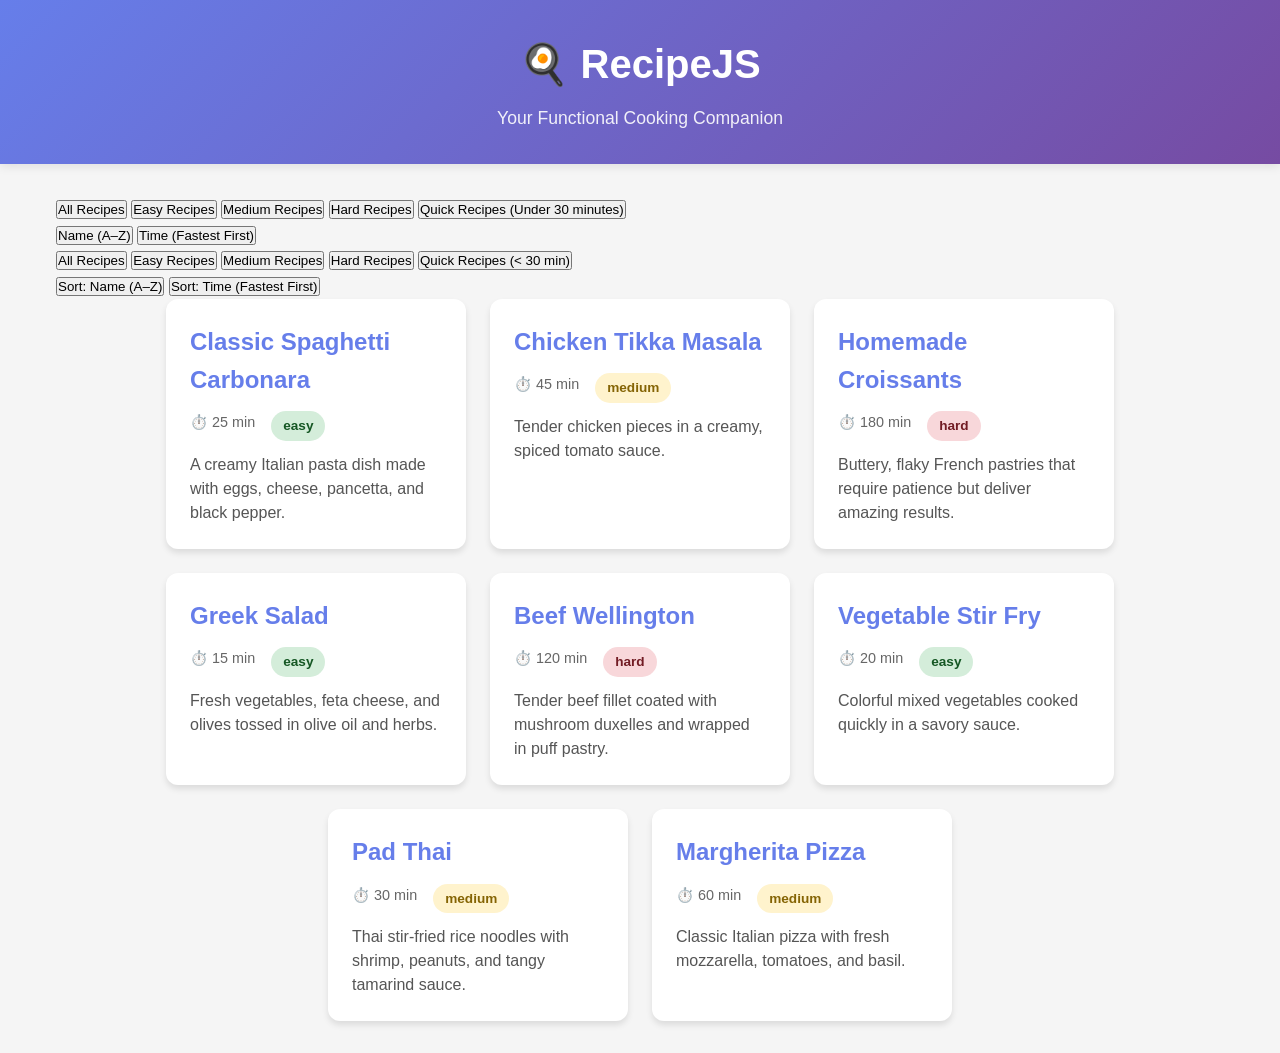
==== recepie/index.html @ 85cfcf27 "feat: add filter and sort functionality to recipe app - Implement filter buttons for recipe categori" ====
<!DOCTYPE html>
<html lang="en">
<head>
    <meta charset="UTF-8">
    <meta name="viewport" content="width=device-width, initial-scale=1.0">
    <title>RecipeJS - Your Functional Cooking Companion</title>
    <link rel="stylesheet" href="style.css">
</head>
<body>
    <header>
        <h1>🍳 RecipeJS</h1>
        <p>Your Functional Cooking Companion</p>
    </header>
    
    <main>
        <section class="controls">
            <div class="filters">
                <button data-filter="all">All Recipes</button>
                <button data-filter="easy">Easy Recipes</button>
                <button data-filter="medium">Medium Recipes</button>
                <button data-filter="hard">Hard Recipes</button>
                <button data-filter="quick">Quick Recipes (Under 30 minutes)</button>
            </div>
            <div class="sort">
                <button data-sort="name">Name (A–Z)</button>
                <button data-sort="time">Time (Fastest First)</button>
            </div>

            <div class="filters">
                <button data-filter="all">All Recipes</button>
                <button data-filter="easy">Easy Recipes</button>
                <button data-filter="medium">Medium Recipes</button>
                <button data-filter="hard">Hard Recipes</button>
                <button data-filter="quick">Quick Recipes (&lt; 30 min)</button>
            </div>
            <div class="sorters">
                <button data-sort="name">Sort: Name (A–Z)</button>
                <button data-sort="time">Sort: Time (Fastest First)</button>
            </div>
        </section>

        <div id="recipe-container">
            <!-- Recipe cards will be rendered here by JavaScript -->
        </div>
    </main>
    
    <script src="app.js"></script>
</body>
</html>
---- recepie/style.css ----
/* Reset and Base Styles */
* {
    margin: 0;
    padding: 0;
    box-sizing: border-box;
}

body {
    font-family: 'Segoe UI', Tahoma, Geneva, Verdana, sans-serif;
    background-color: #f5f5f5;
    color: #333;
    line-height: 1.6;
}

/* Header */
header {
    background: linear-gradient(135deg, #667eea 0%, #764ba2 100%);
    color: white;
    text-align: center;
    padding: 2rem 1rem;
    box-shadow: 0 2px 10px rgba(0,0,0,0.1);
}

header h1 {
    font-size: 2.5rem;
    margin-bottom: 0.5rem;
}

header p {
    font-size: 1.1rem;
    opacity: 0.9;
}

/* Main Container */
main {
    max-width: 1200px;
    margin: 2rem auto;
    padding: 0 1rem;
}

/* Recipe Container - Flexbox Grid */
#recipe-container {
    display: flex;
    flex-wrap: wrap;
    gap: 1.5rem;
    justify-content: center;
}

/* Recipe Card */
.recipe-card {
    background: white;
    border-radius: 12px;
    box-shadow: 0 4px 6px rgba(0,0,0,0.1);
    padding: 1.5rem;
    width: 300px;
    transition: transform 0.3s ease, box-shadow 0.3s ease;
}

/* Hover Effect */
.recipe-card:hover {
    transform: translateY(-5px);
    box-shadow: 0 8px 15px rgba(0,0,0,0.2);
}

/* Recipe Card Content */
.recipe-card h3 {
    color: #667eea;
    font-size: 1.5rem;
    margin-bottom: 0.5rem;
}

.recipe-meta {
    display: flex;
    gap: 1rem;
    margin: 0.75rem 0;
    font-size: 0.9rem;
    color: #666;
}

.recipe-card p {
    color: #555;
    line-height: 1.5;
}

/* Difficulty Badges */
.difficulty {
    padding: 0.25rem 0.75rem;
    border-radius: 20px;
    font-size: 0.85rem;
    font-weight: bold;
}

.difficulty.easy {
    background-color: #d4edda;
    color: #155724;
}

.difficulty.medium {
    background-color: #fff3cd;
    color: #856404;
}

.difficulty.hard {
    background-color: #f8d7da;
    color: #721c24;
}
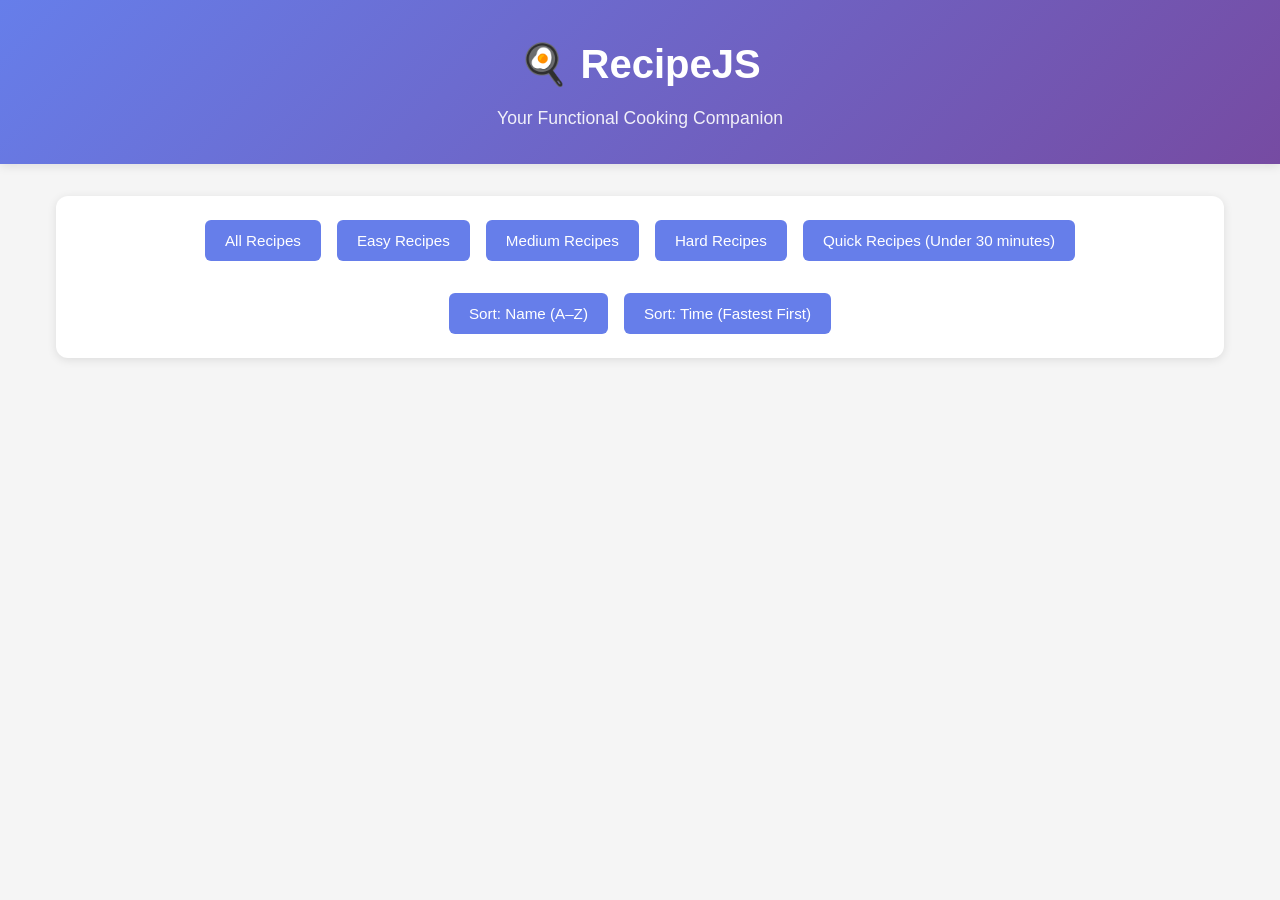
==== commit b767e9e1: "feat: add expandable cards, nested recipes, recursive rendering, and IIFE module structure FEATURES:" ====
--- a/recepie/index.html
+++ b/recepie/index.html
@@ -21,18 +21,6 @@
                 <button data-filter="hard">Hard Recipes</button>
                 <button data-filter="quick">Quick Recipes (Under 30 minutes)</button>
             </div>
-            <div class="sort">
-                <button data-sort="name">Name (A–Z)</button>
-                <button data-sort="time">Time (Fastest First)</button>
-            </div>
-
-            <div class="filters">
-                <button data-filter="all">All Recipes</button>
-                <button data-filter="easy">Easy Recipes</button>
-                <button data-filter="medium">Medium Recipes</button>
-                <button data-filter="hard">Hard Recipes</button>
-                <button data-filter="quick">Quick Recipes (&lt; 30 min)</button>
-            </div>
             <div class="sorters">
                 <button data-sort="name">Sort: Name (A–Z)</button>
                 <button data-sort="time">Sort: Time (Fastest First)</button>
--- a/recepie/style.css
+++ b/recepie/style.css
@@ -103,4 +103,209 @@
 .difficulty.hard {
     background-color: #f8d7da;
     color: #721c24;
+}
+
+/* Controls Section */
+.controls {
+    display: flex;
+    flex-wrap: wrap;
+    gap: 2rem;
+    justify-content: center;
+    margin-bottom: 2rem;
+    background: white;
+    padding: 1.5rem;
+    border-radius: 12px;
+    box-shadow: 0 2px 10px rgba(0,0,0,0.1);
+}
+
+.filters,
+.sorters {
+    display: flex;
+    flex-wrap: wrap;
+    gap: 1rem;
+    justify-content: center;
+}
+
+.controls button {
+    padding: 0.75rem 1.25rem;
+    background-color: #667eea;
+    color: white;
+    border: none;
+    border-radius: 6px;
+    cursor: pointer;
+    font-size: 0.95rem;
+    transition: background-color 0.3s ease, transform 0.2s ease;
+}
+
+.controls button:hover {
+    background-color: #764ba2;
+    transform: scale(1.05);
+}
+
+.controls button.active {
+    background-color: #764ba2;
+    box-shadow: 0 0 10px rgba(118, 75, 162, 0.5);
+}
+
+/* Expandable Card Buttons */
+.card-controls {
+    display: flex;
+    gap: 0.75rem;
+    margin-top: 1rem;
+}
+
+.btn-expand {
+    flex: 1;
+    padding: 0.6rem 1rem;
+    background-color: #667eea;
+    color: white;
+    border: none;
+    border-radius: 6px;
+    cursor: pointer;
+    font-size: 0.9rem;
+    transition: background-color 0.3s ease;
+}
+
+.btn-expand:hover {
+    background-color: #764ba2;
+}
+
+/* Recipe Card Sections */
+.card-header {
+    margin-bottom: 1rem;
+    border-bottom: 2px solid #eee;
+    padding-bottom: 0.75rem;
+}
+
+.description {
+    color: #555;
+    margin: 1rem 0;
+    font-size: 0.95rem;
+}
+
+/* Expandable Sections */
+.ingredients-section,
+.steps-section {
+    margin-top: 1.5rem;
+    max-height: 0;
+    overflow: hidden;
+    transition: max-height 0.3s ease;
+}
+
+.ingredients-section.expanded,
+.steps-section.expanded {
+    max-height: 1000px;
+}
+
+.ingredients-section h4,
+.steps-section h4 {
+    color: #667eea;
+    margin-bottom: 0.75rem;
+    font-size: 1.1rem;
+}
+
+.ingredients-list {
+    list-style: none;
+    padding-left: 1rem;
+}
+
+.ingredients-list li {
+    padding: 0.4rem 0;
+    color: #555;
+    border-left: 3px solid #667eea;
+    padding-left: 0.75rem;
+}
+
+.ingredients-list li::before {
+    content: "✓ ";
+    color: #667eea;
+    font-weight: bold;
+    margin-right: 0.5rem;
+}
+
+/* Steps Styling */
+.steps-list {
+    list-style: none;
+    padding-left: 0;
+}
+
+.step-item {
+    display: flex;
+    gap: 0.75rem;
+    padding: 0.5rem 0;
+    color: #555;
+}
+
+.step-number {
+    display: inline-flex;
+    align-items: center;
+    justify-content: center;
+    width: 24px;
+    height: 24px;
+    background-color: #667eea;
+    color: white;
+    border-radius: 50%;
+    font-size: 0.8rem;
+    font-weight: bold;
+    flex-shrink: 0;
+}
+
+.step-text {
+    flex: 1;
+    padding-top: 0.2rem;
+}
+
+/* Nested Steps (Substeps) */
+.step-with-substeps {
+    flex-direction: column;
+    align-items: flex-start;
+}
+
+.substeps {
+    list-style: none;
+    padding-left: 0;
+    margin-top: 0.5rem;
+    width: 100%;
+}
+
+.substeps .step-number {
+    background-color: #764ba2;
+    width: 20px;
+    height: 20px;
+    font-size: 0.7rem;
+}
+
+/* Responsive Design */
+@media (max-width: 768px) {
+    #recipe-container {
+        flex-direction: column;
+        align-items: center;
+    }
+
+    .recipe-card {
+        width: 100%;
+        max-width: 400px;
+    }
+
+    .controls {
+        flex-direction: column;
+        gap: 1rem;
+    }
+
+    .filters,
+    .sorters {
+        width: 100%;
+    }
+
+    .card-controls {
+        flex-direction: column;
+    }
+
+    .btn-expand {
+        width: 100%;
+    }
+
+    header h1 {
+        font-size: 2rem;
+    }
 }
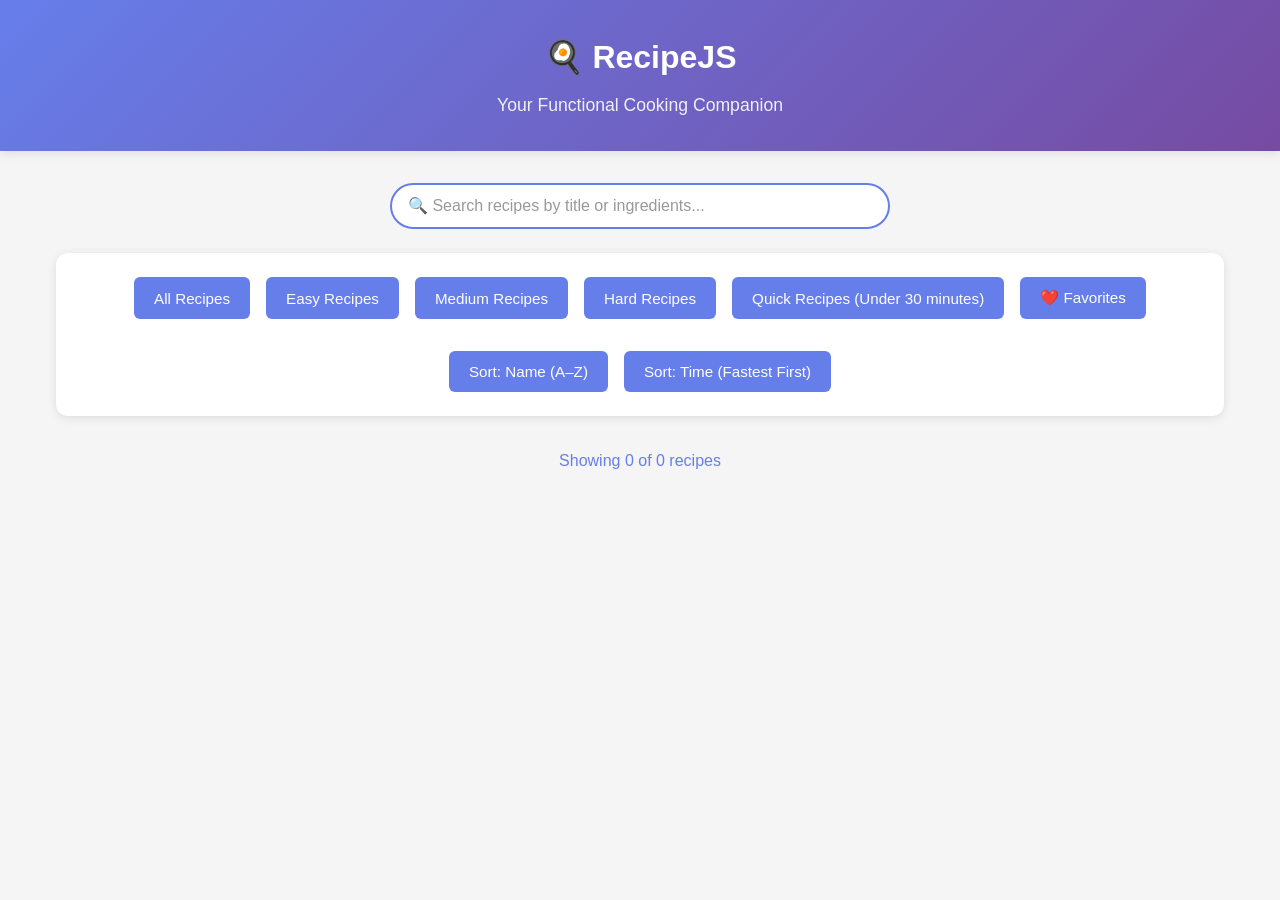
==== commit 8aaefbad: "feat: add real-time search, favorites, and recipe counter FEATURES IMPLEMENTED:  1. REAL-TIME SEARCH" ====
--- a/recepie/index.html
+++ b/recepie/index.html
@@ -13,6 +13,18 @@
     </header>
     
     <main>
+        <!-- Search Bar -->
+        <section class="search-section">
+            <input 
+                type="text" 
+                id="search-input" 
+                class="search-bar" 
+                placeholder="🔍 Search recipes by title or ingredients..."
+                autocomplete="off"
+            >
+        </section>
+
+        <!-- Filter & Sort Controls -->
         <section class="controls">
             <div class="filters">
                 <button data-filter="all">All Recipes</button>
@@ -20,6 +32,7 @@
                 <button data-filter="medium">Medium Recipes</button>
                 <button data-filter="hard">Hard Recipes</button>
                 <button data-filter="quick">Quick Recipes (Under 30 minutes)</button>
+                <button data-filter="favorites">❤️ Favorites</button>
             </div>
             <div class="sorters">
                 <button data-sort="name">Sort: Name (A–Z)</button>
@@ -27,6 +40,12 @@
             </div>
         </section>
 
+        <!-- Recipe Counter -->
+        <div class="recipe-counter">
+            <p id="recipe-count">Showing 0 of 0 recipes</p>
+        </div>
+
+        <!-- Recipe Container -->
         <div id="recipe-container">
             <!-- Recipe cards will be rendered here by JavaScript -->
         </div>
--- a/recepie/style.css
+++ b/recepie/style.css
@@ -36,6 +36,47 @@
     max-width: 1200px;
     margin: 2rem auto;
     padding: 0 1rem;
+}
+
+/* Search Section */
+.search-section {
+    margin-bottom: 1.5rem;
+    display: flex;
+    justify-content: center;
+}
+
+.search-bar {
+    width: 100%;
+    max-width: 500px;
+    padding: 0.75rem 1rem;
+    font-size: 1rem;
+    border: 2px solid #667eea;
+    border-radius: 25px;
+    outline: none;
+    transition: border-color 0.3s ease, box-shadow 0.3s ease;
+}
+
+.search-bar:focus {
+    border-color: #764ba2;
+    box-shadow: 0 0 10px rgba(118, 75, 162, 0.3);
+}
+
+.search-bar::placeholder {
+    color: #999;
+}
+
+/* Recipe Counter */
+.recipe-counter {
+    text-align: center;
+    margin-bottom: 1.5rem;
+    font-size: 1rem;
+    color: #666;
+    font-weight: 500;
+}
+
+#recipe-count {
+    margin: 0;
+    color: #667eea;
 }
 
 /* Recipe Container - Flexbox Grid */
@@ -62,11 +103,20 @@
     box-shadow: 0 8px 15px rgba(0,0,0,0.2);
 }
 
+/* Title & Favorite Container */
+.title-favorite {
+    display: flex;
+    justify-content: space-between;
+    align-items: flex-start;
+    gap: 0.5rem;
+}
+
 /* Recipe Card Content */
 .recipe-card h3 {
     color: #667eea;
     font-size: 1.5rem;
     margin-bottom: 0.5rem;
+    flex: 1;
 }
 
 .recipe-meta {
@@ -80,6 +130,31 @@
 .recipe-card p {
     color: #555;
     line-height: 1.5;
+}
+
+/* Favorite Button */
+.btn-favorite {
+    background: none;
+    border: none;
+    font-size: 1.5rem;
+    cursor: pointer;
+    padding: 0.25rem;
+    transition: transform 0.2s ease;
+    flex-shrink: 0;
+}
+
+.btn-favorite:hover {
+    transform: scale(1.2);
+}
+
+.btn-favorite.favorited {
+    animation: heartPulse 0.3s ease;
+}
+
+@keyframes heartPulse {
+    0% { transform: scale(1); }
+    50% { transform: scale(1.2); }
+    100% { transform: scale(1); }
 }
 
 /* Difficulty Badges */
@@ -308,4 +383,19 @@
     header h1 {
         font-size: 2rem;
     }
+
+    .search-bar {
+        font-size: 1rem;
+    }
+}
+        flex-direction: column;
+    }
+
+    .btn-expand {
+        width: 100%;
+    }
+
+    header h1 {
+        font-size: 2rem;
+    }
 }
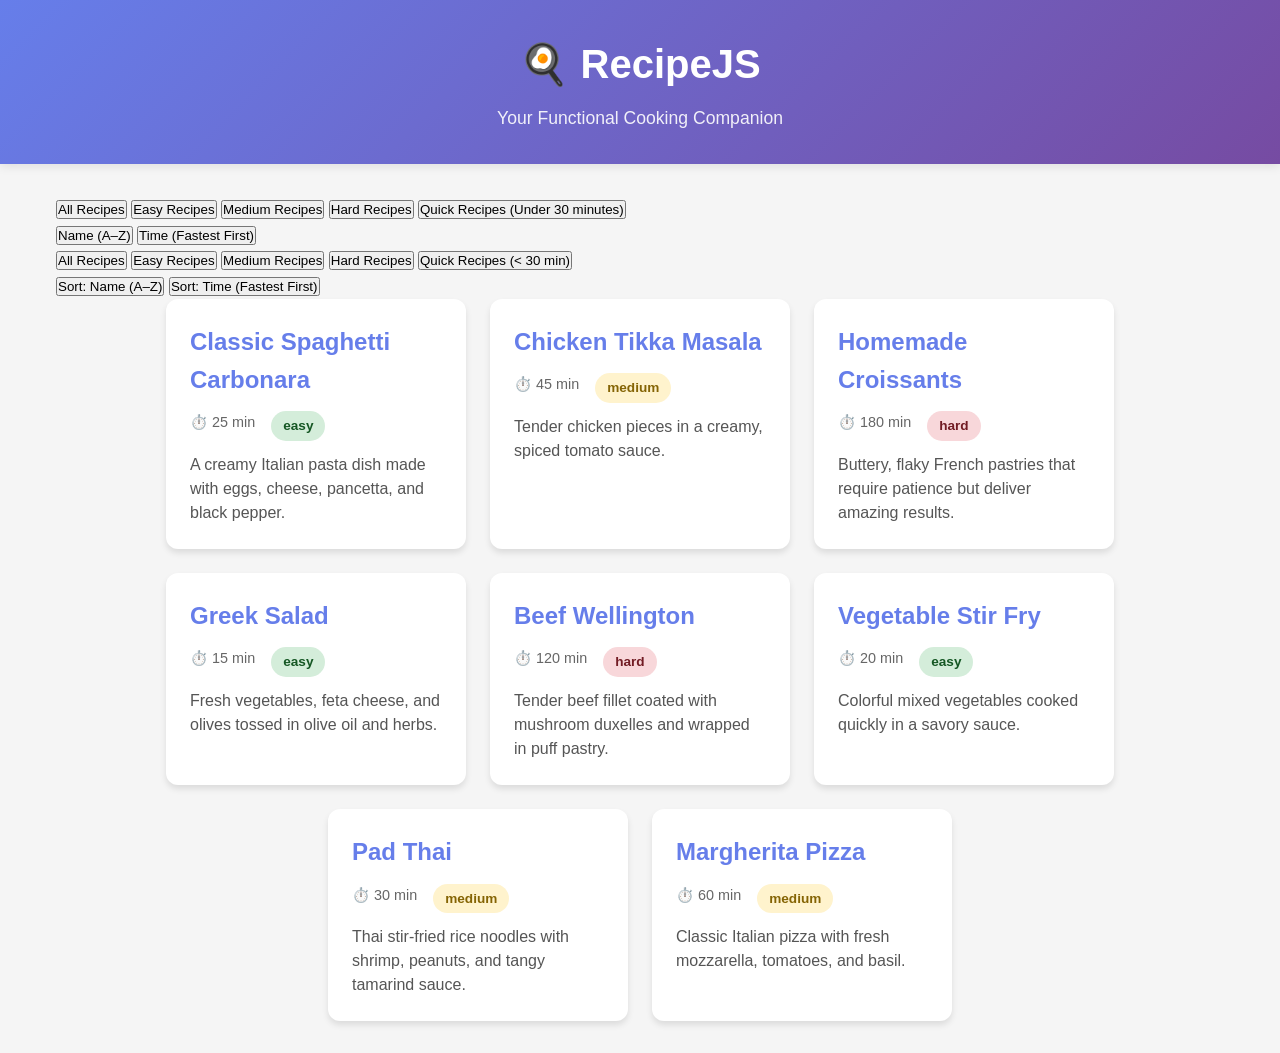
==== commit 0d9e36ff: "revert: convert day3 to day2 content (remove search, favorites, counter)" ====
--- a/recepie/index.html
+++ b/recepie/index.html
@@ -13,18 +13,6 @@
     </header>
     
     <main>
-        <!-- Search Bar -->
-        <section class="search-section">
-            <input 
-                type="text" 
-                id="search-input" 
-                class="search-bar" 
-                placeholder="🔍 Search recipes by title or ingredients..."
-                autocomplete="off"
-            >
-        </section>
-
-        <!-- Filter & Sort Controls -->
         <section class="controls">
             <div class="filters">
                 <button data-filter="all">All Recipes</button>
@@ -32,7 +20,18 @@
                 <button data-filter="medium">Medium Recipes</button>
                 <button data-filter="hard">Hard Recipes</button>
                 <button data-filter="quick">Quick Recipes (Under 30 minutes)</button>
-                <button data-filter="favorites">❤️ Favorites</button>
+            </div>
+            <div class="sort">
+                <button data-sort="name">Name (A–Z)</button>
+                <button data-sort="time">Time (Fastest First)</button>
+            </div>
+
+            <div class="filters">
+                <button data-filter="all">All Recipes</button>
+                <button data-filter="easy">Easy Recipes</button>
+                <button data-filter="medium">Medium Recipes</button>
+                <button data-filter="hard">Hard Recipes</button>
+                <button data-filter="quick">Quick Recipes (&lt; 30 min)</button>
             </div>
             <div class="sorters">
                 <button data-sort="name">Sort: Name (A–Z)</button>
@@ -40,12 +39,6 @@
             </div>
         </section>
 
-        <!-- Recipe Counter -->
-        <div class="recipe-counter">
-            <p id="recipe-count">Showing 0 of 0 recipes</p>
-        </div>
-
-        <!-- Recipe Container -->
         <div id="recipe-container">
             <!-- Recipe cards will be rendered here by JavaScript -->
         </div>
--- a/recepie/style.css
+++ b/recepie/style.css
@@ -38,47 +38,6 @@
     padding: 0 1rem;
 }
 
-/* Search Section */
-.search-section {
-    margin-bottom: 1.5rem;
-    display: flex;
-    justify-content: center;
-}
-
-.search-bar {
-    width: 100%;
-    max-width: 500px;
-    padding: 0.75rem 1rem;
-    font-size: 1rem;
-    border: 2px solid #667eea;
-    border-radius: 25px;
-    outline: none;
-    transition: border-color 0.3s ease, box-shadow 0.3s ease;
-}
-
-.search-bar:focus {
-    border-color: #764ba2;
-    box-shadow: 0 0 10px rgba(118, 75, 162, 0.3);
-}
-
-.search-bar::placeholder {
-    color: #999;
-}
-
-/* Recipe Counter */
-.recipe-counter {
-    text-align: center;
-    margin-bottom: 1.5rem;
-    font-size: 1rem;
-    color: #666;
-    font-weight: 500;
-}
-
-#recipe-count {
-    margin: 0;
-    color: #667eea;
-}
-
 /* Recipe Container - Flexbox Grid */
 #recipe-container {
     display: flex;
@@ -103,20 +62,11 @@
     box-shadow: 0 8px 15px rgba(0,0,0,0.2);
 }
 
-/* Title & Favorite Container */
-.title-favorite {
-    display: flex;
-    justify-content: space-between;
-    align-items: flex-start;
-    gap: 0.5rem;
-}
-
 /* Recipe Card Content */
 .recipe-card h3 {
     color: #667eea;
     font-size: 1.5rem;
     margin-bottom: 0.5rem;
-    flex: 1;
 }
 
 .recipe-meta {
@@ -130,31 +80,6 @@
 .recipe-card p {
     color: #555;
     line-height: 1.5;
-}
-
-/* Favorite Button */
-.btn-favorite {
-    background: none;
-    border: none;
-    font-size: 1.5rem;
-    cursor: pointer;
-    padding: 0.25rem;
-    transition: transform 0.2s ease;
-    flex-shrink: 0;
-}
-
-.btn-favorite:hover {
-    transform: scale(1.2);
-}
-
-.btn-favorite.favorited {
-    animation: heartPulse 0.3s ease;
-}
-
-@keyframes heartPulse {
-    0% { transform: scale(1); }
-    50% { transform: scale(1.2); }
-    100% { transform: scale(1); }
 }
 
 /* Difficulty Badges */
@@ -178,224 +103,4 @@
 .difficulty.hard {
     background-color: #f8d7da;
     color: #721c24;
-}
-
-/* Controls Section */
-.controls {
-    display: flex;
-    flex-wrap: wrap;
-    gap: 2rem;
-    justify-content: center;
-    margin-bottom: 2rem;
-    background: white;
-    padding: 1.5rem;
-    border-radius: 12px;
-    box-shadow: 0 2px 10px rgba(0,0,0,0.1);
-}
-
-.filters,
-.sorters {
-    display: flex;
-    flex-wrap: wrap;
-    gap: 1rem;
-    justify-content: center;
-}
-
-.controls button {
-    padding: 0.75rem 1.25rem;
-    background-color: #667eea;
-    color: white;
-    border: none;
-    border-radius: 6px;
-    cursor: pointer;
-    font-size: 0.95rem;
-    transition: background-color 0.3s ease, transform 0.2s ease;
-}
-
-.controls button:hover {
-    background-color: #764ba2;
-    transform: scale(1.05);
-}
-
-.controls button.active {
-    background-color: #764ba2;
-    box-shadow: 0 0 10px rgba(118, 75, 162, 0.5);
-}
-
-/* Expandable Card Buttons */
-.card-controls {
-    display: flex;
-    gap: 0.75rem;
-    margin-top: 1rem;
-}
-
-.btn-expand {
-    flex: 1;
-    padding: 0.6rem 1rem;
-    background-color: #667eea;
-    color: white;
-    border: none;
-    border-radius: 6px;
-    cursor: pointer;
-    font-size: 0.9rem;
-    transition: background-color 0.3s ease;
-}
-
-.btn-expand:hover {
-    background-color: #764ba2;
-}
-
-/* Recipe Card Sections */
-.card-header {
-    margin-bottom: 1rem;
-    border-bottom: 2px solid #eee;
-    padding-bottom: 0.75rem;
-}
-
-.description {
-    color: #555;
-    margin: 1rem 0;
-    font-size: 0.95rem;
-}
-
-/* Expandable Sections */
-.ingredients-section,
-.steps-section {
-    margin-top: 1.5rem;
-    max-height: 0;
-    overflow: hidden;
-    transition: max-height 0.3s ease;
-}
-
-.ingredients-section.expanded,
-.steps-section.expanded {
-    max-height: 1000px;
-}
-
-.ingredients-section h4,
-.steps-section h4 {
-    color: #667eea;
-    margin-bottom: 0.75rem;
-    font-size: 1.1rem;
-}
-
-.ingredients-list {
-    list-style: none;
-    padding-left: 1rem;
-}
-
-.ingredients-list li {
-    padding: 0.4rem 0;
-    color: #555;
-    border-left: 3px solid #667eea;
-    padding-left: 0.75rem;
-}
-
-.ingredients-list li::before {
-    content: "✓ ";
-    color: #667eea;
-    font-weight: bold;
-    margin-right: 0.5rem;
-}
-
-/* Steps Styling */
-.steps-list {
-    list-style: none;
-    padding-left: 0;
-}
-
-.step-item {
-    display: flex;
-    gap: 0.75rem;
-    padding: 0.5rem 0;
-    color: #555;
-}
-
-.step-number {
-    display: inline-flex;
-    align-items: center;
-    justify-content: center;
-    width: 24px;
-    height: 24px;
-    background-color: #667eea;
-    color: white;
-    border-radius: 50%;
-    font-size: 0.8rem;
-    font-weight: bold;
-    flex-shrink: 0;
-}
-
-.step-text {
-    flex: 1;
-    padding-top: 0.2rem;
-}
-
-/* Nested Steps (Substeps) */
-.step-with-substeps {
-    flex-direction: column;
-    align-items: flex-start;
-}
-
-.substeps {
-    list-style: none;
-    padding-left: 0;
-    margin-top: 0.5rem;
-    width: 100%;
-}
-
-.substeps .step-number {
-    background-color: #764ba2;
-    width: 20px;
-    height: 20px;
-    font-size: 0.7rem;
-}
-
-/* Responsive Design */
-@media (max-width: 768px) {
-    #recipe-container {
-        flex-direction: column;
-        align-items: center;
-    }
-
-    .recipe-card {
-        width: 100%;
-        max-width: 400px;
-    }
-
-    .controls {
-        flex-direction: column;
-        gap: 1rem;
-    }
-
-    .filters,
-    .sorters {
-        width: 100%;
-    }
-
-    .card-controls {
-        flex-direction: column;
-    }
-
-    .btn-expand {
-        width: 100%;
-    }
-
-    header h1 {
-        font-size: 2rem;
-    }
-
-    .search-bar {
-        font-size: 1rem;
-    }
-}
-        flex-direction: column;
-    }
-
-    .btn-expand {
-        width: 100%;
-    }
-
-    header h1 {
-        font-size: 2rem;
-    }
 }
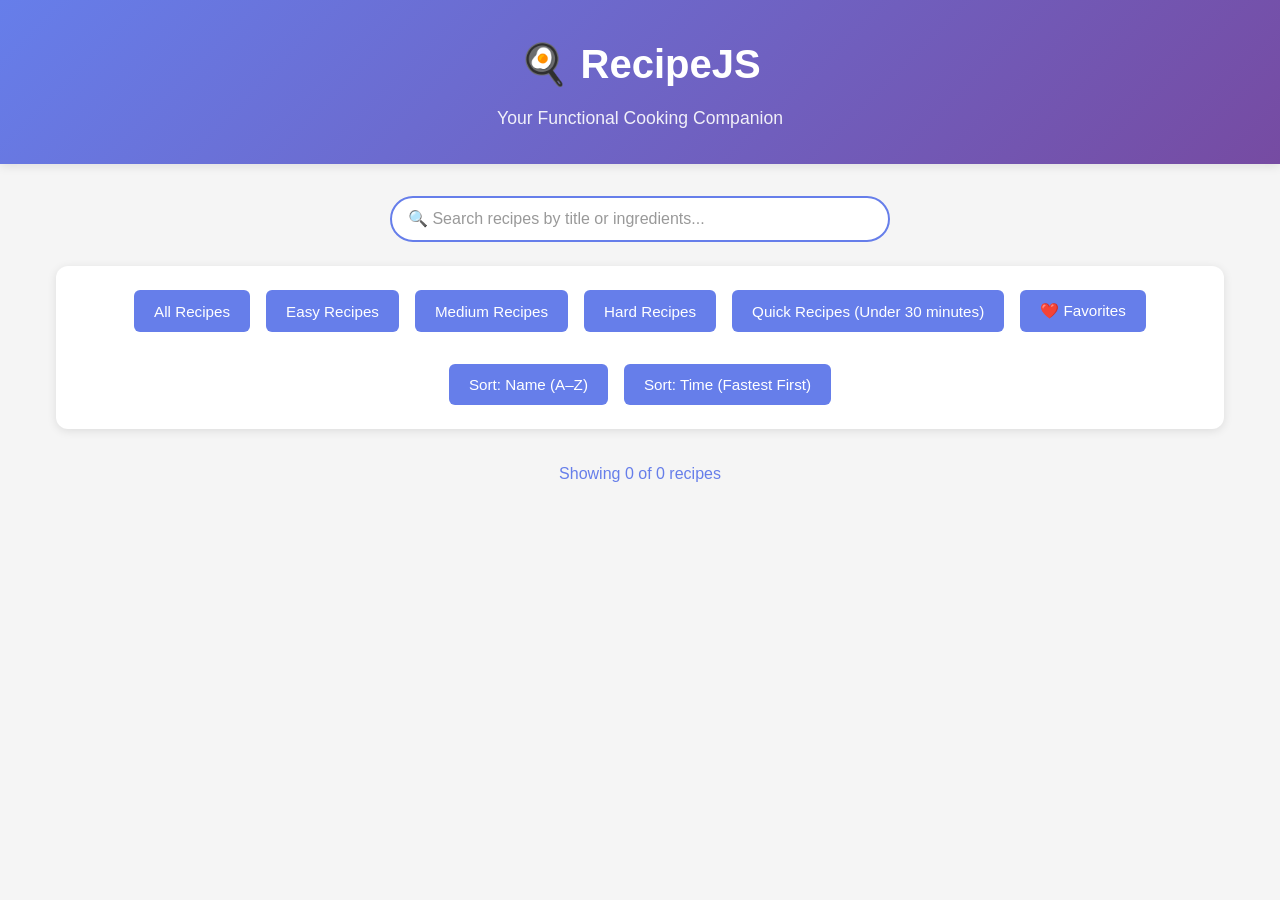
==== commit 475dbc20: "Merge 44660bb8593f1948727f07c5ad39c4522de10fa1 into 85cfcf27437c2b4083d075cd059ae569fdb64530" ====
--- a/recepie/index.html
+++ b/recepie/index.html
@@ -13,6 +13,18 @@
     </header>
     
     <main>
+        <!-- Search Bar -->
+        <section class="search-section">
+            <input 
+                type="text" 
+                id="search-input" 
+                class="search-bar" 
+                placeholder="🔍 Search recipes by title or ingredients..."
+                autocomplete="off"
+            >
+        </section>
+
+        <!-- Filter & Sort Controls -->
         <section class="controls">
             <div class="filters">
                 <button data-filter="all">All Recipes</button>
@@ -20,18 +32,7 @@
                 <button data-filter="medium">Medium Recipes</button>
                 <button data-filter="hard">Hard Recipes</button>
                 <button data-filter="quick">Quick Recipes (Under 30 minutes)</button>
-            </div>
-            <div class="sort">
-                <button data-sort="name">Name (A–Z)</button>
-                <button data-sort="time">Time (Fastest First)</button>
-            </div>
-
-            <div class="filters">
-                <button data-filter="all">All Recipes</button>
-                <button data-filter="easy">Easy Recipes</button>
-                <button data-filter="medium">Medium Recipes</button>
-                <button data-filter="hard">Hard Recipes</button>
-                <button data-filter="quick">Quick Recipes (&lt; 30 min)</button>
+                <button data-filter="favorites">❤️ Favorites</button>
             </div>
             <div class="sorters">
                 <button data-sort="name">Sort: Name (A–Z)</button>
@@ -39,6 +40,12 @@
             </div>
         </section>
 
+        <!-- Recipe Counter -->
+        <div class="recipe-counter">
+            <p id="recipe-count">Showing 0 of 0 recipes</p>
+        </div>
+
+        <!-- Recipe Container -->
         <div id="recipe-container">
             <!-- Recipe cards will be rendered here by JavaScript -->
         </div>
--- a/recepie/style.css
+++ b/recepie/style.css
@@ -1,4 +1,4 @@
-/* Reset and Base Styles */
+/* ==================== RESET & BASE STYLES ==================== */
 * {
     margin: 0;
     padding: 0;
@@ -12,13 +12,13 @@
     line-height: 1.6;
 }
 
-/* Header */
+/* ==================== HEADER ==================== */
 header {
     background: linear-gradient(135deg, #667eea 0%, #764ba2 100%);
     color: white;
     text-align: center;
     padding: 2rem 1rem;
-    box-shadow: 0 2px 10px rgba(0,0,0,0.1);
+    box-shadow: 0 2px 10px rgba(0, 0, 0, 0.1);
 }
 
 header h1 {
@@ -31,14 +31,55 @@
     opacity: 0.9;
 }
 
-/* Main Container */
+/* ==================== MAIN CONTAINER ==================== */
 main {
     max-width: 1200px;
     margin: 2rem auto;
     padding: 0 1rem;
 }
 
-/* Recipe Container - Flexbox Grid */
+/* ==================== SEARCH SECTION ==================== */
+.search-section {
+    margin-bottom: 1.5rem;
+    display: flex;
+    justify-content: center;
+}
+
+.search-bar {
+    width: 100%;
+    max-width: 500px;
+    padding: 0.75rem 1rem;
+    font-size: 1rem;
+    border: 2px solid #667eea;
+    border-radius: 25px;
+    outline: none;
+    transition: border-color 0.3s ease, box-shadow 0.3s ease;
+}
+
+.search-bar:focus {
+    border-color: #764ba2;
+    box-shadow: 0 0 10px rgba(118, 75, 162, 0.3);
+}
+
+.search-bar::placeholder {
+    color: #999;
+}
+
+/* ==================== RECIPE COUNTER ==================== */
+.recipe-counter {
+    text-align: center;
+    margin-bottom: 1.5rem;
+    font-size: 1rem;
+    color: #666;
+    font-weight: 500;
+}
+
+#recipe-count {
+    margin: 0;
+    color: #667eea;
+}
+
+/* ==================== RECIPE CONTAINER ==================== */
 #recipe-container {
     display: flex;
     flex-wrap: wrap;
@@ -46,27 +87,34 @@
     justify-content: center;
 }
 
-/* Recipe Card */
+/* ==================== RECIPE CARD ==================== */
 .recipe-card {
     background: white;
     border-radius: 12px;
-    box-shadow: 0 4px 6px rgba(0,0,0,0.1);
+    box-shadow: 0 4px 6px rgba(0, 0, 0, 0.1);
     padding: 1.5rem;
     width: 300px;
     transition: transform 0.3s ease, box-shadow 0.3s ease;
 }
 
-/* Hover Effect */
 .recipe-card:hover {
     transform: translateY(-5px);
-    box-shadow: 0 8px 15px rgba(0,0,0,0.2);
-}
-
-/* Recipe Card Content */
+    box-shadow: 0 8px 15px rgba(0, 0, 0, 0.2);
+}
+
+/* Card Header with Title & Favorite */
+.title-favorite {
+    display: flex;
+    justify-content: space-between;
+    align-items: flex-start;
+    gap: 0.5rem;
+}
+
 .recipe-card h3 {
     color: #667eea;
     font-size: 1.5rem;
     margin-bottom: 0.5rem;
+    flex: 1;
 }
 
 .recipe-meta {
@@ -82,7 +130,38 @@
     line-height: 1.5;
 }
 
-/* Difficulty Badges */
+/* ==================== FAVORITE BUTTON ==================== */
+.btn-favorite {
+    background: none;
+    border: none;
+    font-size: 1.5rem;
+    cursor: pointer;
+    padding: 0.25rem;
+    transition: transform 0.2s ease;
+    flex-shrink: 0;
+}
+
+.btn-favorite:hover {
+    transform: scale(1.2);
+}
+
+.btn-favorite.favorited {
+    animation: heartPulse 0.3s ease;
+}
+
+@keyframes heartPulse {
+    0% {
+        transform: scale(1);
+    }
+    50% {
+        transform: scale(1.2);
+    }
+    100% {
+        transform: scale(1);
+    }
+}
+
+/* ==================== DIFFICULTY BADGES ==================== */
 .difficulty {
     padding: 0.25rem 0.75rem;
     border-radius: 20px;
@@ -103,4 +182,214 @@
 .difficulty.hard {
     background-color: #f8d7da;
     color: #721c24;
+}
+
+/* ==================== CONTROLS SECTION ==================== */
+.controls {
+    display: flex;
+    flex-wrap: wrap;
+    gap: 2rem;
+    justify-content: center;
+    margin-bottom: 2rem;
+    background: white;
+    padding: 1.5rem;
+    border-radius: 12px;
+    box-shadow: 0 2px 10px rgba(0, 0, 0, 0.1);
+}
+
+.filters,
+.sorters {
+    display: flex;
+    flex-wrap: wrap;
+    gap: 1rem;
+    justify-content: center;
+}
+
+.controls button {
+    padding: 0.75rem 1.25rem;
+    background-color: #667eea;
+    color: white;
+    border: none;
+    border-radius: 6px;
+    cursor: pointer;
+    font-size: 0.95rem;
+    transition: background-color 0.3s ease, transform 0.2s ease;
+}
+
+.controls button:hover {
+    background-color: #764ba2;
+    transform: scale(1.05);
+}
+
+.controls button.active {
+    background-color: #764ba2;
+    box-shadow: 0 0 10px rgba(118, 75, 162, 0.5);
+}
+
+/* ==================== CARD CONTROLS ==================== */
+.card-controls {
+    display: flex;
+    gap: 0.75rem;
+    margin-top: 1rem;
+}
+
+.btn-expand {
+    flex: 1;
+    padding: 0.6rem 1rem;
+    background-color: #667eea;
+    color: white;
+    border: none;
+    border-radius: 6px;
+    cursor: pointer;
+    font-size: 0.9rem;
+    transition: background-color 0.3s ease;
+}
+
+.btn-expand:hover {
+    background-color: #764ba2;
+}
+
+/* ==================== CARD HEADER & DESCRIPTION ==================== */
+.card-header {
+    margin-bottom: 1rem;
+    border-bottom: 2px solid #eee;
+    padding-bottom: 0.75rem;
+}
+
+.description {
+    color: #555;
+    margin: 1rem 0;
+    font-size: 0.95rem;
+}
+
+/* ==================== EXPANDABLE SECTIONS ==================== */
+.ingredients-section,
+.steps-section {
+    margin-top: 1.5rem;
+    max-height: 0;
+    overflow: hidden;
+    transition: max-height 0.3s ease;
+}
+
+.ingredients-section.expanded,
+.steps-section.expanded {
+    max-height: 1000px;
+}
+
+.ingredients-section h4,
+.steps-section h4 {
+    color: #667eea;
+    margin-bottom: 0.75rem;
+    font-size: 1.1rem;
+}
+
+/* ==================== INGREDIENTS LIST ==================== */
+.ingredients-list {
+    list-style: none;
+    padding-left: 1rem;
+}
+
+.ingredients-list li {
+    padding: 0.4rem 0;
+    color: #555;
+    border-left: 3px solid #667eea;
+    padding-left: 0.75rem;
+}
+
+.ingredients-list li::before {
+    content: "✓ ";
+    color: #667eea;
+    font-weight: bold;
+    margin-right: 0.5rem;
+}
+
+/* ==================== STEPS LIST ==================== */
+.steps-list {
+    list-style: none;
+    padding-left: 0;
+}
+
+.step-item {
+    display: flex;
+    gap: 0.75rem;
+    padding: 0.5rem 0;
+    color: #555;
+}
+
+.step-number {
+    display: inline-flex;
+    align-items: center;
+    justify-content: center;
+    width: 24px;
+    height: 24px;
+    background-color: #667eea;
+    color: white;
+    border-radius: 50%;
+    font-size: 0.8rem;
+    font-weight: bold;
+    flex-shrink: 0;
+}
+
+.step-text {
+    flex: 1;
+    padding-top: 0.2rem;
+}
+
+/* ==================== NESTED STEPS (SUBSTEPS) ==================== */
+.step-with-substeps {
+    flex-direction: column;
+    align-items: flex-start;
+}
+
+.substeps {
+    list-style: none;
+    padding-left: 0;
+    margin-top: 0.5rem;
+    width: 100%;
+}
+
+.substeps .step-number {
+    background-color: #764ba2;
+    width: 20px;
+    height: 20px;
+    font-size: 0.7rem;
+}
+
+/* ==================== RESPONSIVE DESIGN ==================== */
+@media (max-width: 768px) {
+    #recipe-container {
+        flex-direction: column;
+        align-items: center;
+    }
+
+    .recipe-card {
+        width: 100%;
+        max-width: 400px;
+    }
+
+    .controls {
+        flex-direction: column;
+        gap: 1rem;
+    }
+
+    .filters,
+    .sorters {
+        width: 100%;
+    }
+
+    .card-controls {
+        flex-direction: column;
+    }
+
+    .btn-expand {
+        width: 100%;
+    }
+
+    header h1 {
+        font-size: 2rem;
+    }
+
+    .search-bar {
+        font-size: 1rem;
+    }
 }
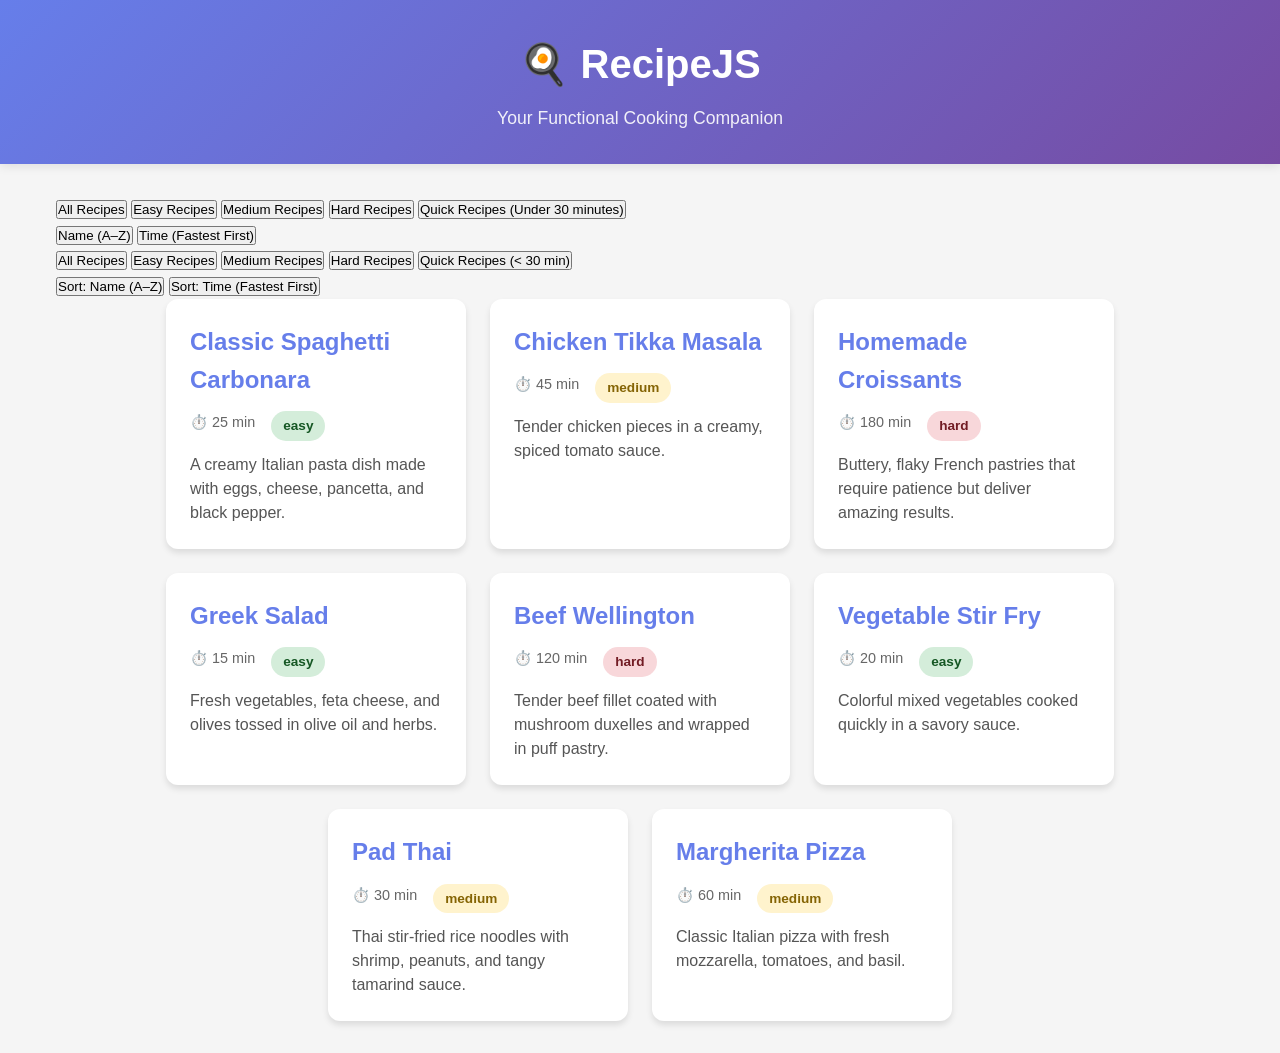
==== commit 493b241a: "Merge 85cfcf27437c2b4083d075cd059ae569fdb64530 into 8d230d6a7585f5a3e3d6c320ed7210ccd0da7f37" ====
--- a/recepie/index.html
+++ b/recepie/index.html
@@ -13,18 +13,6 @@
     </header>
     
     <main>
-        <!-- Search Bar -->
-        <section class="search-section">
-            <input 
-                type="text" 
-                id="search-input" 
-                class="search-bar" 
-                placeholder="🔍 Search recipes by title or ingredients..."
-                autocomplete="off"
-            >
-        </section>
-
-        <!-- Filter & Sort Controls -->
         <section class="controls">
             <div class="filters">
                 <button data-filter="all">All Recipes</button>
@@ -32,7 +20,18 @@
                 <button data-filter="medium">Medium Recipes</button>
                 <button data-filter="hard">Hard Recipes</button>
                 <button data-filter="quick">Quick Recipes (Under 30 minutes)</button>
-                <button data-filter="favorites">❤️ Favorites</button>
+            </div>
+            <div class="sort">
+                <button data-sort="name">Name (A–Z)</button>
+                <button data-sort="time">Time (Fastest First)</button>
+            </div>
+
+            <div class="filters">
+                <button data-filter="all">All Recipes</button>
+                <button data-filter="easy">Easy Recipes</button>
+                <button data-filter="medium">Medium Recipes</button>
+                <button data-filter="hard">Hard Recipes</button>
+                <button data-filter="quick">Quick Recipes (&lt; 30 min)</button>
             </div>
             <div class="sorters">
                 <button data-sort="name">Sort: Name (A–Z)</button>
@@ -40,12 +39,6 @@
             </div>
         </section>
 
-        <!-- Recipe Counter -->
-        <div class="recipe-counter">
-            <p id="recipe-count">Showing 0 of 0 recipes</p>
-        </div>
-
-        <!-- Recipe Container -->
         <div id="recipe-container">
             <!-- Recipe cards will be rendered here by JavaScript -->
         </div>
--- a/recepie/style.css
+++ b/recepie/style.css
@@ -1,4 +1,4 @@
-/* ==================== RESET & BASE STYLES ==================== */
+/* Reset and Base Styles */
 * {
     margin: 0;
     padding: 0;
@@ -12,13 +12,13 @@
     line-height: 1.6;
 }
 
-/* ==================== HEADER ==================== */
+/* Header */
 header {
     background: linear-gradient(135deg, #667eea 0%, #764ba2 100%);
     color: white;
     text-align: center;
     padding: 2rem 1rem;
-    box-shadow: 0 2px 10px rgba(0, 0, 0, 0.1);
+    box-shadow: 0 2px 10px rgba(0,0,0,0.1);
 }
 
 header h1 {
@@ -31,55 +31,14 @@
     opacity: 0.9;
 }
 
-/* ==================== MAIN CONTAINER ==================== */
+/* Main Container */
 main {
     max-width: 1200px;
     margin: 2rem auto;
     padding: 0 1rem;
 }
 
-/* ==================== SEARCH SECTION ==================== */
-.search-section {
-    margin-bottom: 1.5rem;
-    display: flex;
-    justify-content: center;
-}
-
-.search-bar {
-    width: 100%;
-    max-width: 500px;
-    padding: 0.75rem 1rem;
-    font-size: 1rem;
-    border: 2px solid #667eea;
-    border-radius: 25px;
-    outline: none;
-    transition: border-color 0.3s ease, box-shadow 0.3s ease;
-}
-
-.search-bar:focus {
-    border-color: #764ba2;
-    box-shadow: 0 0 10px rgba(118, 75, 162, 0.3);
-}
-
-.search-bar::placeholder {
-    color: #999;
-}
-
-/* ==================== RECIPE COUNTER ==================== */
-.recipe-counter {
-    text-align: center;
-    margin-bottom: 1.5rem;
-    font-size: 1rem;
-    color: #666;
-    font-weight: 500;
-}
-
-#recipe-count {
-    margin: 0;
-    color: #667eea;
-}
-
-/* ==================== RECIPE CONTAINER ==================== */
+/* Recipe Container - Flexbox Grid */
 #recipe-container {
     display: flex;
     flex-wrap: wrap;
@@ -87,34 +46,27 @@
     justify-content: center;
 }
 
-/* ==================== RECIPE CARD ==================== */
+/* Recipe Card */
 .recipe-card {
     background: white;
     border-radius: 12px;
-    box-shadow: 0 4px 6px rgba(0, 0, 0, 0.1);
+    box-shadow: 0 4px 6px rgba(0,0,0,0.1);
     padding: 1.5rem;
     width: 300px;
     transition: transform 0.3s ease, box-shadow 0.3s ease;
 }
 
+/* Hover Effect */
 .recipe-card:hover {
     transform: translateY(-5px);
-    box-shadow: 0 8px 15px rgba(0, 0, 0, 0.2);
+    box-shadow: 0 8px 15px rgba(0,0,0,0.2);
 }
 
-/* Card Header with Title & Favorite */
-.title-favorite {
-    display: flex;
-    justify-content: space-between;
-    align-items: flex-start;
-    gap: 0.5rem;
-}
-
+/* Recipe Card Content */
 .recipe-card h3 {
     color: #667eea;
     font-size: 1.5rem;
     margin-bottom: 0.5rem;
-    flex: 1;
 }
 
 .recipe-meta {
@@ -130,38 +82,7 @@
     line-height: 1.5;
 }
 
-/* ==================== FAVORITE BUTTON ==================== */
-.btn-favorite {
-    background: none;
-    border: none;
-    font-size: 1.5rem;
-    cursor: pointer;
-    padding: 0.25rem;
-    transition: transform 0.2s ease;
-    flex-shrink: 0;
-}
-
-.btn-favorite:hover {
-    transform: scale(1.2);
-}
-
-.btn-favorite.favorited {
-    animation: heartPulse 0.3s ease;
-}
-
-@keyframes heartPulse {
-    0% {
-        transform: scale(1);
-    }
-    50% {
-        transform: scale(1.2);
-    }
-    100% {
-        transform: scale(1);
-    }
-}
-
-/* ==================== DIFFICULTY BADGES ==================== */
+/* Difficulty Badges */
 .difficulty {
     padding: 0.25rem 0.75rem;
     border-radius: 20px;
@@ -182,214 +103,4 @@
 .difficulty.hard {
     background-color: #f8d7da;
     color: #721c24;
-}
-
-/* ==================== CONTROLS SECTION ==================== */
-.controls {
-    display: flex;
-    flex-wrap: wrap;
-    gap: 2rem;
-    justify-content: center;
-    margin-bottom: 2rem;
-    background: white;
-    padding: 1.5rem;
-    border-radius: 12px;
-    box-shadow: 0 2px 10px rgba(0, 0, 0, 0.1);
-}
-
-.filters,
-.sorters {
-    display: flex;
-    flex-wrap: wrap;
-    gap: 1rem;
-    justify-content: center;
-}
-
-.controls button {
-    padding: 0.75rem 1.25rem;
-    background-color: #667eea;
-    color: white;
-    border: none;
-    border-radius: 6px;
-    cursor: pointer;
-    font-size: 0.95rem;
-    transition: background-color 0.3s ease, transform 0.2s ease;
-}
-
-.controls button:hover {
-    background-color: #764ba2;
-    transform: scale(1.05);
-}
-
-.controls button.active {
-    background-color: #764ba2;
-    box-shadow: 0 0 10px rgba(118, 75, 162, 0.5);
-}
-
-/* ==================== CARD CONTROLS ==================== */
-.card-controls {
-    display: flex;
-    gap: 0.75rem;
-    margin-top: 1rem;
-}
-
-.btn-expand {
-    flex: 1;
-    padding: 0.6rem 1rem;
-    background-color: #667eea;
-    color: white;
-    border: none;
-    border-radius: 6px;
-    cursor: pointer;
-    font-size: 0.9rem;
-    transition: background-color 0.3s ease;
-}
-
-.btn-expand:hover {
-    background-color: #764ba2;
-}
-
-/* ==================== CARD HEADER & DESCRIPTION ==================== */
-.card-header {
-    margin-bottom: 1rem;
-    border-bottom: 2px solid #eee;
-    padding-bottom: 0.75rem;
-}
-
-.description {
-    color: #555;
-    margin: 1rem 0;
-    font-size: 0.95rem;
-}
-
-/* ==================== EXPANDABLE SECTIONS ==================== */
-.ingredients-section,
-.steps-section {
-    margin-top: 1.5rem;
-    max-height: 0;
-    overflow: hidden;
-    transition: max-height 0.3s ease;
-}
-
-.ingredients-section.expanded,
-.steps-section.expanded {
-    max-height: 1000px;
-}
-
-.ingredients-section h4,
-.steps-section h4 {
-    color: #667eea;
-    margin-bottom: 0.75rem;
-    font-size: 1.1rem;
-}
-
-/* ==================== INGREDIENTS LIST ==================== */
-.ingredients-list {
-    list-style: none;
-    padding-left: 1rem;
-}
-
-.ingredients-list li {
-    padding: 0.4rem 0;
-    color: #555;
-    border-left: 3px solid #667eea;
-    padding-left: 0.75rem;
-}
-
-.ingredients-list li::before {
-    content: "✓ ";
-    color: #667eea;
-    font-weight: bold;
-    margin-right: 0.5rem;
-}
-
-/* ==================== STEPS LIST ==================== */
-.steps-list {
-    list-style: none;
-    padding-left: 0;
-}
-
-.step-item {
-    display: flex;
-    gap: 0.75rem;
-    padding: 0.5rem 0;
-    color: #555;
-}
-
-.step-number {
-    display: inline-flex;
-    align-items: center;
-    justify-content: center;
-    width: 24px;
-    height: 24px;
-    background-color: #667eea;
-    color: white;
-    border-radius: 50%;
-    font-size: 0.8rem;
-    font-weight: bold;
-    flex-shrink: 0;
-}
-
-.step-text {
-    flex: 1;
-    padding-top: 0.2rem;
-}
-
-/* ==================== NESTED STEPS (SUBSTEPS) ==================== */
-.step-with-substeps {
-    flex-direction: column;
-    align-items: flex-start;
-}
-
-.substeps {
-    list-style: none;
-    padding-left: 0;
-    margin-top: 0.5rem;
-    width: 100%;
-}
-
-.substeps .step-number {
-    background-color: #764ba2;
-    width: 20px;
-    height: 20px;
-    font-size: 0.7rem;
-}
-
-/* ==================== RESPONSIVE DESIGN ==================== */
-@media (max-width: 768px) {
-    #recipe-container {
-        flex-direction: column;
-        align-items: center;
-    }
-
-    .recipe-card {
-        width: 100%;
-        max-width: 400px;
-    }
-
-    .controls {
-        flex-direction: column;
-        gap: 1rem;
-    }
-
-    .filters,
-    .sorters {
-        width: 100%;
-    }
-
-    .card-controls {
-        flex-direction: column;
-    }
-
-    .btn-expand {
-        width: 100%;
-    }
-
-    header h1 {
-        font-size: 2rem;
-    }
-
-    .search-bar {
-        font-size: 1rem;
-    }
 }
